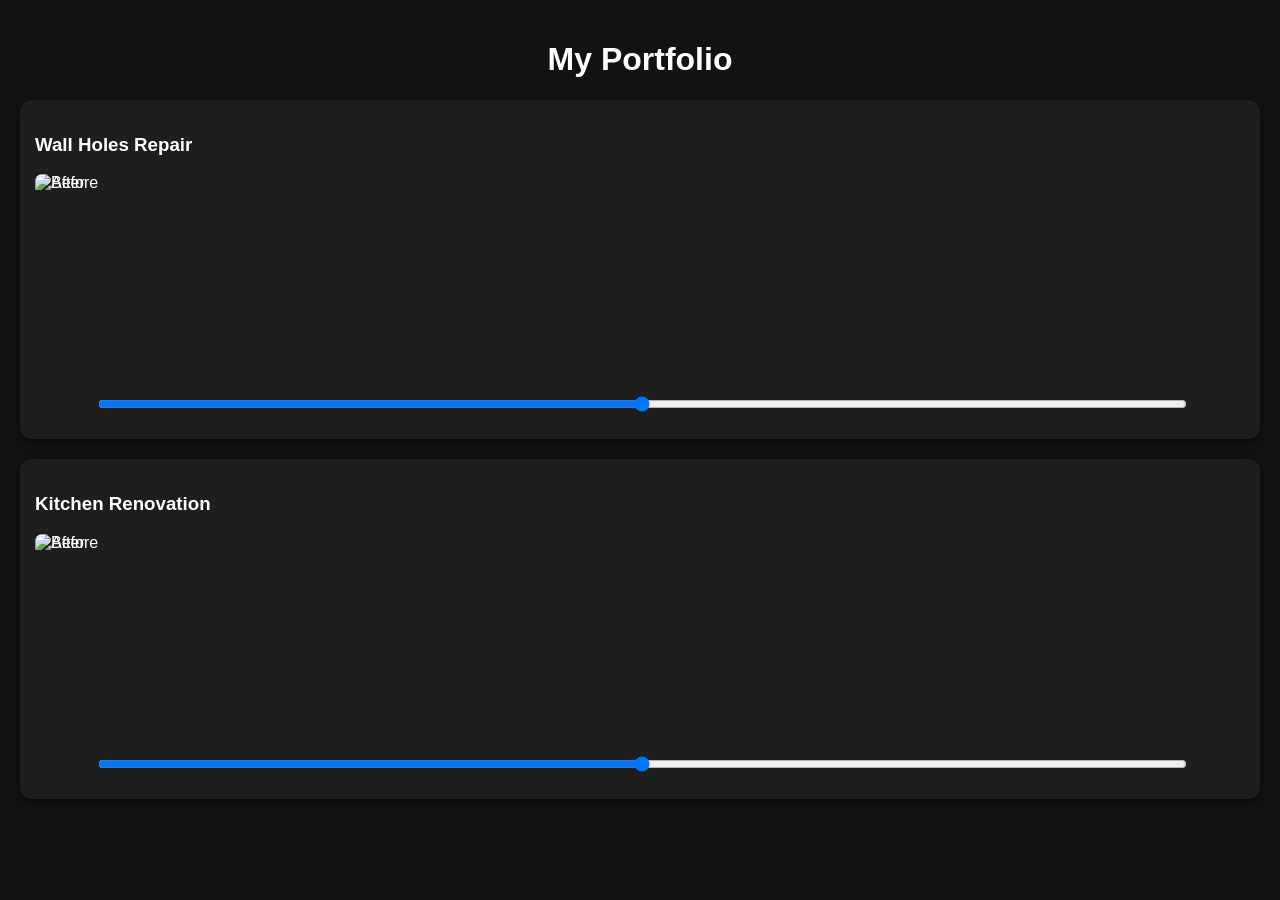
==== index.html @ 24df021c "first!!" ====
<!DOCTYPE html>
<html lang="en">
<head>
    <meta charset="UTF-8">
    <meta name="viewport" content="width=device-width, initial-scale=1.0">
    <title>Portfolio - Before/After</title>
    <link rel="manifest" href="manifest.json">
    <style>
        body { font-family: sans-serif; background: #121212; color: #fff; margin: 0; padding: 20px; }
        h1 { text-align: center; }
        .card { background: #1e1e1e; border-radius: 12px; padding: 15px; margin-bottom: 20px; box-shadow: 0 4px 10px rgba(0,0,0,0.5); }
        .slider-container { position: relative; width: 100%; height: 250px; overflow: hidden; border-radius: 8px; user-select: none; }
        .slider-container img { position: absolute; top: 0; left: 0; width: 100%; height: 100%; object-fit: cover; pointer-events: none; }
        .img-after { width: 50%; z-index: 2; border-right: 3px solid #fff; }
        .range-input { position: absolute; bottom: 10px; left: 5%; width: 90%; z-index: 10; cursor: pointer; }
        
        /* Update Banner Popup */
        #update-banner { display: none; position: fixed; bottom: 20px; left: 50%; transform: translateX(-50%); background: #ff9800; color: #000; padding: 12px 20px; border-radius: 30px; font-weight: bold; box-shadow: 0 5px 15px rgba(0,0,0,0.3); z-index: 1000; cursor: pointer; }
    </style>
</head>
<body>

    <h1>My Portfolio</h1>
    <div id="card-container"></div>

    <div id="update-banner">🔄 New update available! Click to reload.</div>

    <script>
        // --- ADD / EDIT YOUR CARDS CONFIG HERE ---
        const portfolioCards = [
            {
                header: "Wall Holes Repair",
                before: "https://images.unsplash.com/photo-1513694203232-719a280e022f?w=600",
                after: "https://images.unsplash.com/photo-1581092160607-ee22621dd758?w=600"
            },
            {
                header: "Kitchen Renovation",
                before: "https://images.unsplash.com/photo-1503387762-592deb58ef4e?w=600",
                after: "https://images.unsplash.com/photo-1556911220-e15b29be8c8f?w=600"
            }
        ];

        const container = document.getElementById("card-container");

        portfolioCards.forEach(item => {
            container.innerHTML += `
                <div class="card">
                    <h3>${item.header}</h3>
                    <div class="slider-container">
                        <img src="${item.before}" alt="Before">
                        <img src="${item.after}" alt="After" class="img-after">
                        <input type="range" min="0" max="100" value="50" class="range-input">
                    </div>
                </div>
            `;
        });

        // Slider Interaction Logic
        document.querySelectorAll('.slider-container').forEach(slider => {
            const range = slider.querySelector('.range-input');
            const afterImg = slider.querySelector('.img-after');
            range.addEventListener('input', (e) => {
                afterImg.style.width = `${e.target.value}%`;
            });
        });

        // --- SERVICE WORKER REGISTRATION & UPDATE DETECTOR ---
        if ('serviceWorker' in navigator) {
            navigator.serviceWorker.register('./sw.js').then(reg => {
                reg.addEventListener('updatefound', () => {
                    const newWorker = reg.installing;
                    newWorker.addEventListener('statechange', () => {
                        if (newWorker.state === 'installed' && navigator.serviceWorker.controller) {
                            document.getElementById('update-banner').style.display = 'block';
                        }
                    });
                });
            });

            document.getElementById('update-banner').addEventListener('click', () => {
                window.location.reload();
            });
        }
    </script>
</body>
</html>
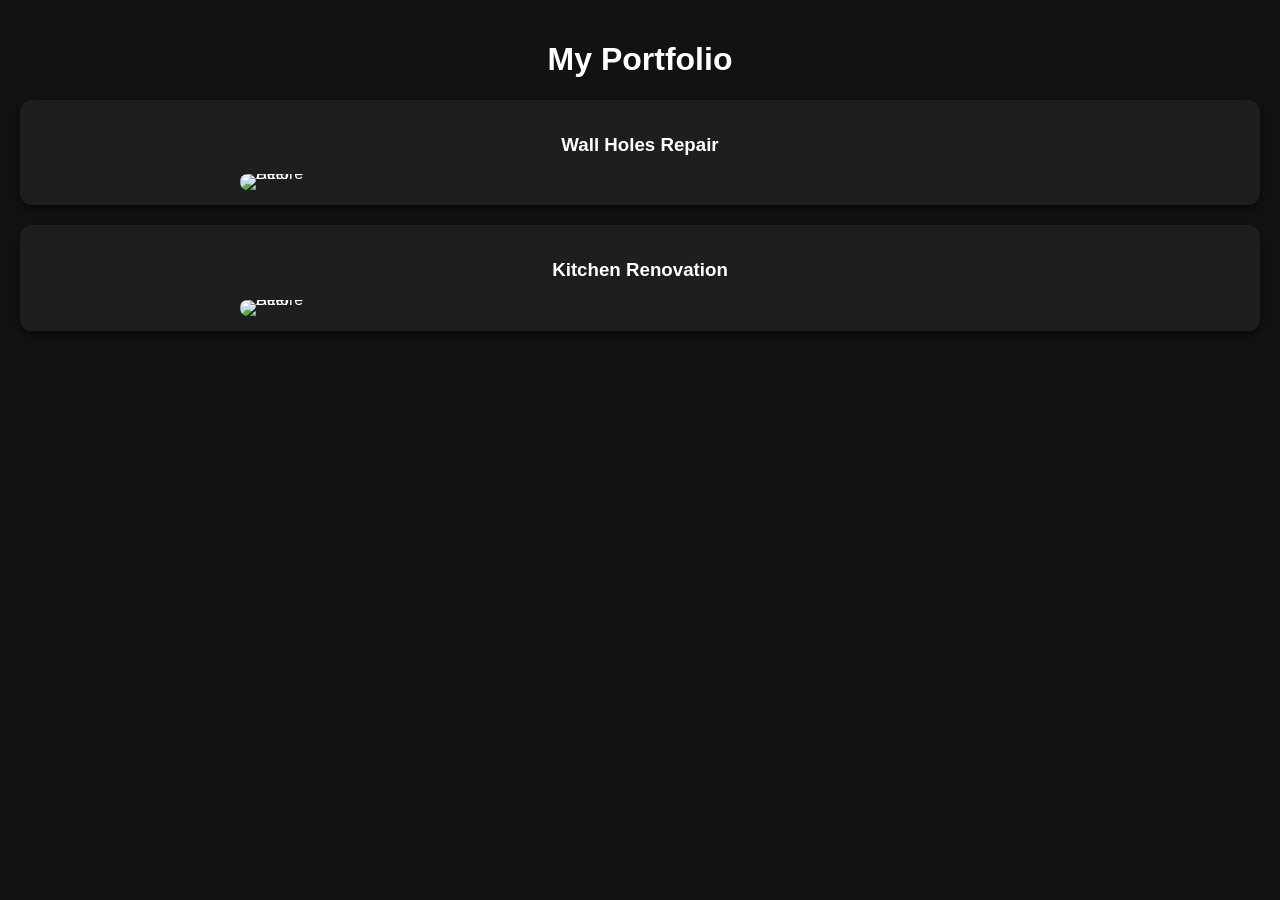
==== commit 1755e7d4: "oki" ====
--- a/index.html
+++ b/index.html
@@ -8,11 +8,12 @@
     <style>
         body { font-family: sans-serif; background: #121212; color: #fff; margin: 0; padding: 20px; }
         h1 { text-align: center; }
-        .card { background: #1e1e1e; border-radius: 12px; padding: 15px; margin-bottom: 20px; box-shadow: 0 4px 10px rgba(0,0,0,0.5); }
-        .slider-container { position: relative; width: 100%; height: 250px; overflow: hidden; border-radius: 8px; user-select: none; }
-        .slider-container img { position: absolute; top: 0; left: 0; width: 100%; height: 100%; object-fit: cover; pointer-events: none; }
-        .img-after { width: 50%; z-index: 2; border-right: 3px solid #fff; }
-        .range-input { position: absolute; bottom: 10px; left: 5%; width: 90%; z-index: 10; cursor: pointer; }
+        .card { background: #1e1e1e; border-radius: 12px; padding: 15px; margin-bottom: 20px; box-shadow: 0 4px 10px rgba(0,0,0,0.5); display: flex; flex-direction: column; align-items: center; }
+        .slider-container { position: relative; width: 100%; max-width: 800px; line-height: 0; border-radius: 8px; overflow: hidden; user-select: none; }
+        .slider-container img { display: block; width: 100%; height: auto; pointer-events: none; }
+        .img-after-wrap { position: absolute; top: 0; left: 0; width: 100%; height: 100%; clip-path: inset(0 50% 0 0); border-right: 3px solid #fff; }
+        .img-after-wrap img { width: 100%; height: 100%; object-fit: contain; }
+        .range-input { position: absolute; bottom: 15px; left: 5%; width: 90%; z-index: 10; cursor: pointer; }
         
         /* Update Banner Popup */
         #update-banner { display: none; position: fixed; bottom: 20px; left: 50%; transform: translateX(-50%); background: #ff9800; color: #000; padding: 12px 20px; border-radius: 30px; font-weight: bold; box-shadow: 0 5px 15px rgba(0,0,0,0.3); z-index: 1000; cursor: pointer; }
@@ -48,19 +49,24 @@
                     <h3>${item.header}</h3>
                     <div class="slider-container">
                         <img src="${item.before}" alt="Before">
-                        <img src="${item.after}" alt="After" class="img-after">
+                        <div class="img-after-wrap">
+                            <img src="${item.after}" alt="After">
+                        </div>
                         <input type="range" min="0" max="100" value="50" class="range-input">
                     </div>
                 </div>
             `;
         });
 
-        // Slider Interaction Logic
+        // Slider Mask Logic (Using clip-path for clean anchoring and no stretching)
         document.querySelectorAll('.slider-container').forEach(slider => {
             const range = slider.querySelector('.range-input');
-            const afterImg = slider.querySelector('.img-after');
+            const afterWrap = slider.querySelector('.img-after-wrap');
+            
             range.addEventListener('input', (e) => {
-                afterImg.style.width = `${e.target.value}%`;
+                const val = e.target.value;
+                // Clips from the right side based on range value
+                afterWrap.style.clipPath = `inset(0 ${100 - val}% 0 0)`;
             });
         });
 
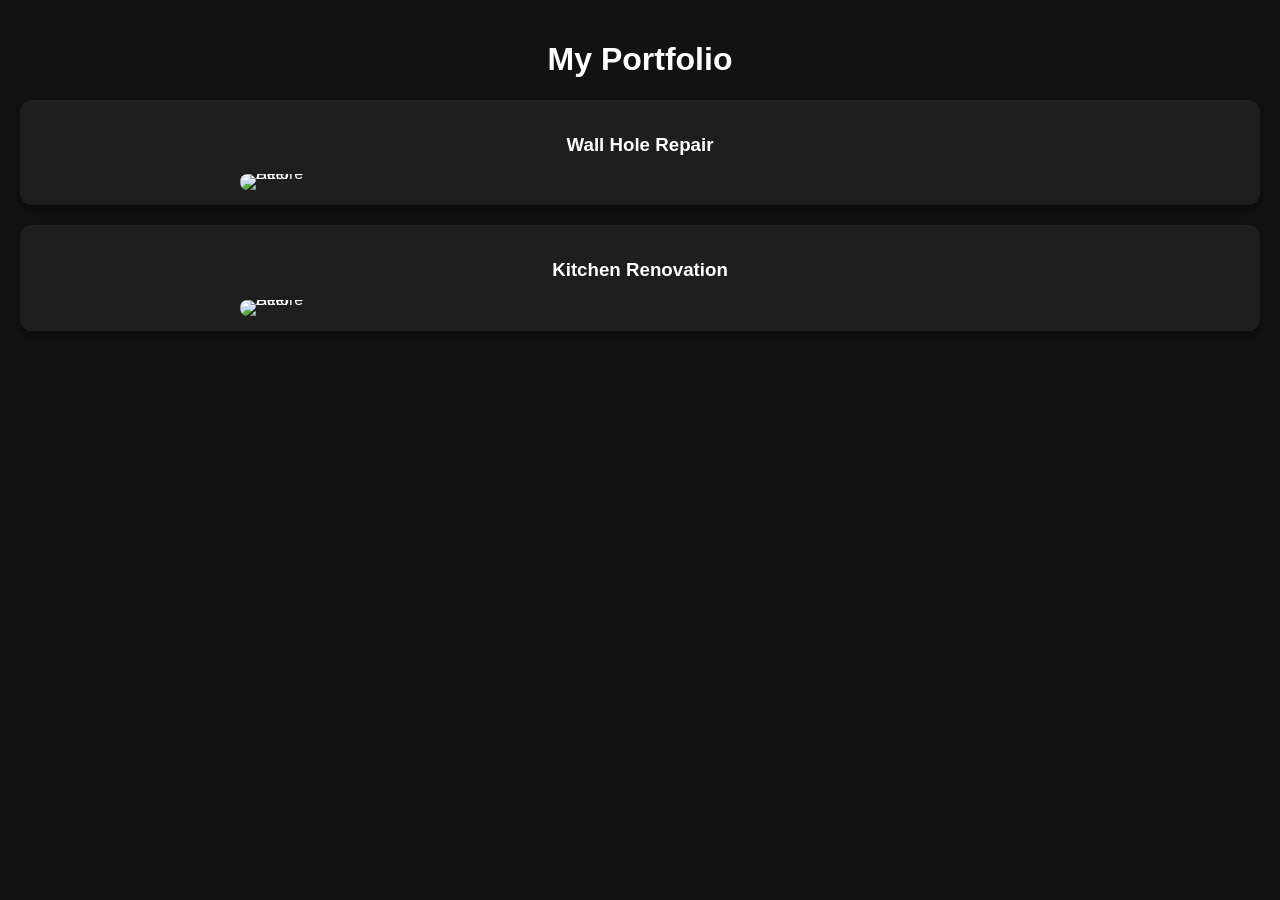
==== commit c9e3b4b4: "Update index.html change" ====
--- a/index.html
+++ b/index.html
@@ -30,7 +30,7 @@
         // --- ADD / EDIT YOUR CARDS CONFIG HERE ---
         const portfolioCards = [
             {
-                header: "Wall Holes Repair",
+                header: "Wall Hole Repair",
                 before: "https://images.unsplash.com/photo-1513694203232-719a280e022f?w=600",
                 after: "https://images.unsplash.com/photo-1581092160607-ee22621dd758?w=600"
             },
@@ -89,4 +89,4 @@
         }
     </script>
 </body>
-</html>+</html>
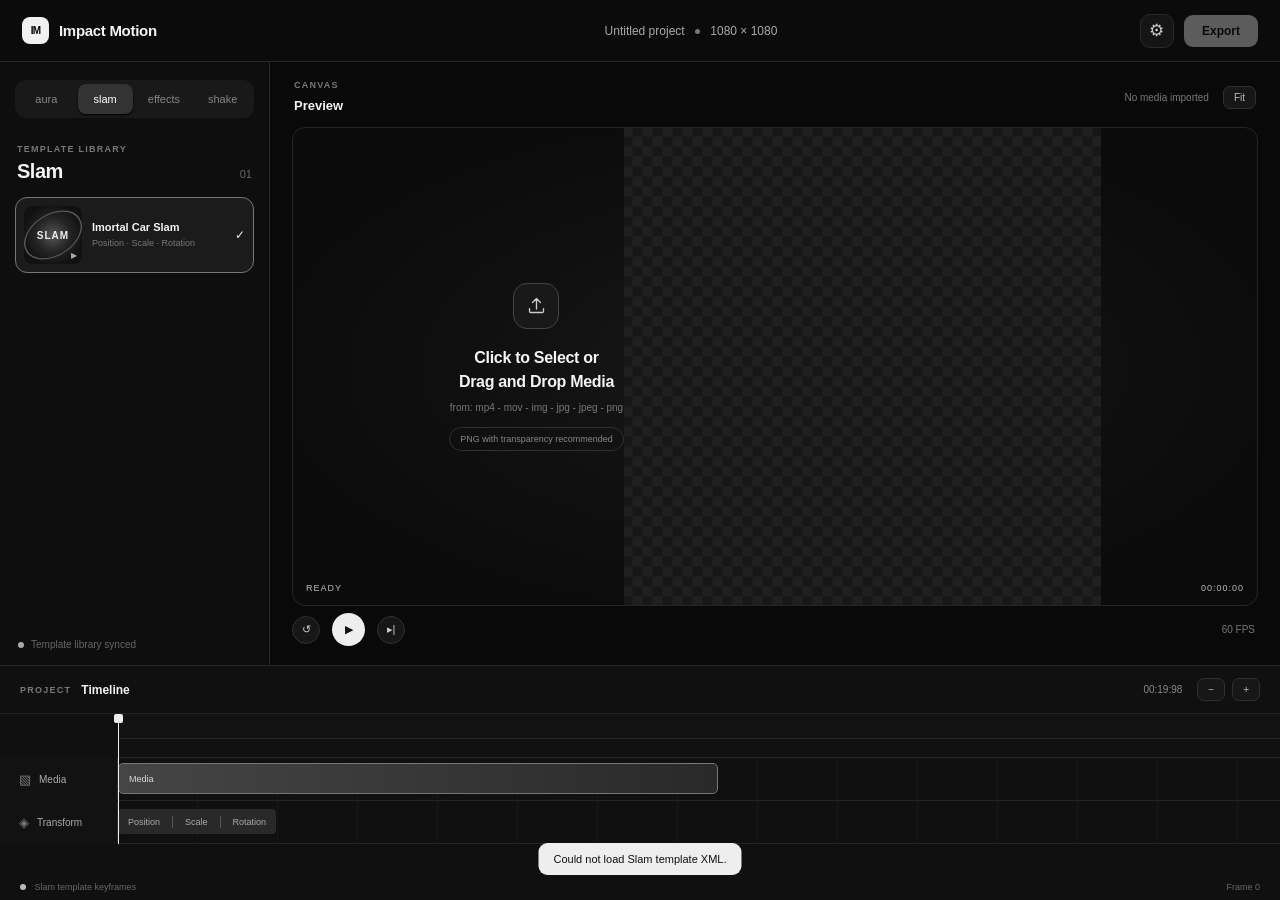
==== commit 9cdc703e: "Add files via upload" ====
--- a/index.html
+++ b/index.html
@@ -1,92 +1,105 @@
-<!DOCTYPE html>
-<html lang="en">
-<head>
-    <meta charset="UTF-8">
-    <meta name="viewport" content="width=device-width, initial-scale=1.0">
-    <title>Portfolio - Before/After</title>
-    <link rel="manifest" href="manifest.json">
-    <style>
-        body { font-family: sans-serif; background: #121212; color: #fff; margin: 0; padding: 20px; }
-        h1 { text-align: center; }
-        .card { background: #1e1e1e; border-radius: 12px; padding: 15px; margin-bottom: 20px; box-shadow: 0 4px 10px rgba(0,0,0,0.5); display: flex; flex-direction: column; align-items: center; }
-        .slider-container { position: relative; width: 100%; max-width: 800px; line-height: 0; border-radius: 8px; overflow: hidden; user-select: none; }
-        .slider-container img { display: block; width: 100%; height: auto; pointer-events: none; }
-        .img-after-wrap { position: absolute; top: 0; left: 0; width: 100%; height: 100%; clip-path: inset(0 50% 0 0); border-right: 3px solid #fff; }
-        .img-after-wrap img { width: 100%; height: 100%; object-fit: contain; }
-        .range-input { position: absolute; bottom: 15px; left: 5%; width: 90%; z-index: 10; cursor: pointer; }
-        
-        /* Update Banner Popup */
-        #update-banner { display: none; position: fixed; bottom: 20px; left: 50%; transform: translateX(-50%); background: #ff9800; color: #000; padding: 12px 20px; border-radius: 30px; font-weight: bold; box-shadow: 0 5px 15px rgba(0,0,0,0.3); z-index: 1000; cursor: pointer; }
-    </style>
-</head>
-<body>
-
-    <h1>My Portfolio</h1>
-    <div id="card-container"></div>
-
-    <div id="update-banner">🔄 New update available! Click to reload.</div>
-
-    <script>
-        // --- ADD / EDIT YOUR CARDS CONFIG HERE ---
-        const portfolioCards = [
-            {
-                header: "Wall Hole Repair",
-                before: "https://images.unsplash.com/photo-1513694203232-719a280e022f?w=600",
-                after: "https://images.unsplash.com/photo-1581092160607-ee22621dd758?w=600"
-            },
-            {
-                header: "Kitchen Renovation",
-                before: "https://images.unsplash.com/photo-1503387762-592deb58ef4e?w=600",
-                after: "https://images.unsplash.com/photo-1556911220-e15b29be8c8f?w=600"
-            }
-        ];
-
-        const container = document.getElementById("card-container");
-
-        portfolioCards.forEach(item => {
-            container.innerHTML += `
-                <div class="card">
-                    <h3>${item.header}</h3>
-                    <div class="slider-container">
-                        <img src="${item.before}" alt="Before">
-                        <div class="img-after-wrap">
-                            <img src="${item.after}" alt="After">
-                        </div>
-                        <input type="range" min="0" max="100" value="50" class="range-input">
-                    </div>
-                </div>
-            `;
-        });
-
-        // Slider Mask Logic (Using clip-path for clean anchoring and no stretching)
-        document.querySelectorAll('.slider-container').forEach(slider => {
-            const range = slider.querySelector('.range-input');
-            const afterWrap = slider.querySelector('.img-after-wrap');
-            
-            range.addEventListener('input', (e) => {
-                const val = e.target.value;
-                // Clips from the right side based on range value
-                afterWrap.style.clipPath = `inset(0 ${100 - val}% 0 0)`;
-            });
-        });
-
-        // --- SERVICE WORKER REGISTRATION & UPDATE DETECTOR ---
-        if ('serviceWorker' in navigator) {
-            navigator.serviceWorker.register('./sw.js').then(reg => {
-                reg.addEventListener('updatefound', () => {
-                    const newWorker = reg.installing;
-                    newWorker.addEventListener('statechange', () => {
-                        if (newWorker.state === 'installed' && navigator.serviceWorker.controller) {
-                            document.getElementById('update-banner').style.display = 'block';
-                        }
-                    });
-                });
-            });
-
-            document.getElementById('update-banner').addEventListener('click', () => {
-                window.location.reload();
-            });
-        }
-    </script>
-</body>
-</html>
+<!doctype html>
+<html lang="en">
+<head>
+<meta charset="utf-8">
+<meta name="viewport" content="width=device-width,initial-scale=1">
+<title>Impact Motion</title>
+<link rel="stylesheet" href="styles.css">
+</head>
+<body>
+<div class="app-shell">
+  <header class="topbar">
+    <div class="brand"><span class="brand-mark">IM</span><span>Impact Motion</span></div>
+    <div class="project-name">Untitled project <span class="dot"></span> 1080 × 1080</div>
+    <div class="top-actions">
+      <button class="icon-btn" id="settingsBtn" title="Settings" aria-label="Settings">⚙</button>
+      <button class="export-btn" id="exportBtn" disabled>Export</button>
+    </div>
+  </header>
+
+  <main class="workspace">
+    <aside class="sidebar">
+      <div class="side-tabs" role="tablist" aria-label="Template categories">
+        <button class="side-tab" data-tab="aura">Aura</button>
+        <button class="side-tab active" data-tab="slam">Slam</button>
+        <button class="side-tab" data-tab="effects">Effects</button>
+        <button class="side-tab" data-tab="shake">Shake</button>
+      </div>
+      <div class="library-heading">
+        <div><span class="eyebrow">TEMPLATE LIBRARY</span><h2 id="libraryTitle">Slam</h2></div>
+        <span class="count">01</span>
+      </div>
+      <div class="template-list" id="templateList">
+        <button class="template-card selected" id="slamTemplate">
+          <div class="template-thumb"><span class="thumb-orbit"></span><span class="thumb-car">SLAM</span><span class="play-mini">▶</span></div>
+          <div class="template-meta"><strong>Imortal Car Slam</strong><span>Position · Scale · Rotation</span></div>
+          <span class="selected-check">✓</span>
+        </button>
+      </div>
+      <div class="sidebar-foot"><span class="status-dot"></span> Template library synced</div>
+    </aside>
+
+    <section class="editor">
+      <div class="preview-toolbar">
+        <div><span class="eyebrow">CANVAS</span><strong>Preview</strong></div>
+        <div class="preview-tools"><span id="mediaInfo">No media imported</span><button id="fitBtn" class="small-tool">Fit</button></div>
+      </div>
+      <div class="preview-stage" id="dropZone">
+        <div class="empty-state" id="emptyState">
+          <div class="upload-symbol"><svg viewBox="0 0 24 24" aria-hidden="true"><path d="M12 16V4m0 0L7.5 8.5M12 4l4.5 4.5M4 15.5v3A1.5 1.5 0 0 0 5.5 20h13a1.5 1.5 0 0 0 1.5-1.5v-3"/></svg></div>
+          <h2>Click to Select or<br>Drag and Drop Media</h2>
+          <p>from: mp4 - mov - img - jpg - jpeg - png</p>
+          <span class="preferred">PNG with transparency recommended</span>
+        </div>
+        <canvas id="previewCanvas" width="1080" height="1080" hidden></canvas>
+        <div class="drop-overlay" id="dropOverlay"><div class="drop-message">Drop to Import Media</div></div>
+        <input id="mediaInput" type="file" accept="video/mp4,video/quicktime,image/*,.mov,.mp4" hidden>
+        <div class="preview-hud" id="previewHud" hidden><span id="playState">READY</span><span id="timeReadout">00:00:00</span></div>
+      </div>
+      <div class="preview-controls">
+        <button class="round-control" id="restartBtn" title="Restart">↺</button>
+        <button class="play-control" id="playBtn" title="Play" disabled>▶</button>
+        <button class="round-control" id="stepBtn" title="Next frame" disabled>▸|</button>
+        <span class="control-spacer"></span>
+        <span class="fps-label" id="fpsLabel">60 FPS</span>
+      </div>
+    </section>
+  </main>
+
+  <section class="timeline-panel">
+    <div class="timeline-header">
+      <div class="timeline-title"><span class="eyebrow">PROJECT</span><strong>Timeline</strong></div>
+      <div class="timeline-actions"><span class="duration-label" id="durationLabel">00:19:98</span><button class="small-tool" id="zoomOut">−</button><button class="small-tool" id="zoomIn">+</button></div>
+    </div>
+    <div class="timeline-scroll" id="timelineScroll">
+      <div class="timeline-inner" id="timelineInner">
+        <div class="ruler-ms" id="rulerMs"></div>
+        <div class="ruler-frames" id="rulerFrames"></div>
+        <div class="track-row">
+          <div class="track-label"><span class="track-icon">▧</span><span>Media</span></div>
+          <div class="track-lane" id="mediaLane"><div class="track-placeholder">Import media to begin</div><div class="clip-block" id="clipBlock" hidden><span id="clipName">Media</span></div></div>
+        </div>
+        <div class="track-row">
+          <div class="track-label"><span class="track-icon">◈</span><span>Transform</span></div>
+          <div class="track-lane transform-lane"><div class="effect-strip">Position <i></i> Scale <i></i> Rotation</div></div>
+        </div>
+        <div class="playhead" id="playhead"><div class="playhead-cap"></div></div>
+      </div>
+    </div>
+    <div class="timeline-footer"><span><span class="legend-dot"></span> Slam template keyframes</span><span id="frameReadout">Frame 0</span></div>
+  </section>
+</div>
+
+<div class="modal-backdrop" id="settingsModal" hidden>
+  <section class="settings-modal" role="dialog" aria-modal="true" aria-labelledby="settingsTitle">
+    <div class="modal-head"><div><span class="eyebrow">PROJECT CONFIGURATION</span><h2 id="settingsTitle">Settings</h2></div><button class="icon-btn close-btn" id="closeSettings" aria-label="Close">×</button></div>
+    <label class="setting-label" for="fpsInput">Project frame rate</label>
+    <div class="fps-input-row"><input id="fpsInput" type="number" min="30" max="240" step="1" value="60"><span>FPS</span></div>
+    <p class="setting-hint">Enter a value from 30 to 240 frames per second.</p>
+    <div class="modal-actions"><button class="cancel-btn" id="cancelSettings">Cancel</button><button class="save-btn" id="saveSettings">Save settings</button></div>
+  </section>
+</div>
+<div class="toast" id="toast" role="status"></div>
+<script src="app.js"></script>
+</body>
+</html>
--- a/styles.css
+++ b/styles.css
@@ -0,0 +1,24 @@
+*{box-sizing:border-box} :root{color-scheme:dark;--bg:#080808;--panel:#111;--panel2:#171717;--line:#292929;--muted:#858585;--text:#f4f4f4;--soft:#c8c8c8;--accent:#fff}
+html,body{margin:0;min-height:100%;background:var(--bg);color:var(--text);font-family:-apple-system,BlinkMacSystemFont,"SF Pro Display","Segoe UI",sans-serif}
+button,input{font:inherit}button{color:inherit;cursor:pointer}.app-shell{height:100vh;min-height:650px;display:flex;flex-direction:column;overflow:hidden}
+.topbar{height:62px;flex-shrink:0;border-bottom:1px solid var(--line);display:flex;align-items:center;padding:0 22px;gap:24px;background:#0b0b0b}
+.brand{display:flex;align-items:center;gap:10px;font-size:15px;font-weight:700;letter-spacing:-.3px;min-width:220px}.brand-mark{width:27px;height:27px;border-radius:8px;background:#f1f1f1;color:#080808;display:grid;place-items:center;font-size:10px;font-weight:900;letter-spacing:-.8px}
+.project-name{margin:auto;color:#aaa;font-size:12px}.dot{display:inline-block;width:5px;height:5px;background:#777;border-radius:50%;margin:0 7px 1px}
+.top-actions{display:flex;gap:10px;align-items:center}.icon-btn{width:34px;height:34px;border:1px solid var(--line);background:#151515;border-radius:10px;color:#ccc;font-size:17px}.export-btn{border:0;background:#f2f2f2;color:#080808;border-radius:9px;padding:9px 18px;font-size:12px;font-weight:700}.export-btn:disabled{opacity:.35;cursor:not-allowed}
+.workspace{flex:1;min-height:0;display:grid;grid-template-columns:270px minmax(0,1fr);gap:0}
+.sidebar{background:#0e0e0e;border-right:1px solid var(--line);display:flex;flex-direction:column;min-height:0;padding:18px 15px 12px}
+.side-tabs{display:grid;grid-template-columns:repeat(4,1fr);gap:4px;background:#191919;padding:4px;border-radius:11px}
+.side-tab{border:0;background:transparent;border-radius:8px;color:#858585;font-size:11px;padding:9px 2px;text-transform:lowercase}.side-tab.active{background:#333;color:#fff;box-shadow:0 1px 2px #000}
+.library-heading{display:flex;align-items:end;justify-content:space-between;margin:26px 2px 14px}.eyebrow{display:block;color:#777;font-size:9px;font-weight:700;letter-spacing:1.25px;margin-bottom:6px}.library-heading h2,.modal-head h2{font-size:20px;margin:0;letter-spacing:-.5px}.count{font-size:11px;color:#666;padding-bottom:3px}
+.template-list{overflow:auto}.template-card{position:relative;width:100%;text-align:left;background:#151515;border:1px solid #292929;border-radius:12px;padding:8px;display:flex;align-items:center;gap:10px}.template-card.selected{border-color:#777;background:#1b1b1b}.template-thumb{height:58px;width:58px;flex-shrink:0;border-radius:8px;background:radial-gradient(circle at 50% 50%,#555 0,#242424 42%,#111 75%);position:relative;overflow:hidden;display:grid;place-items:center}.thumb-orbit{position:absolute;width:42px;height:42px;border:1px solid #888;border-radius:50%;transform:rotate(-32deg) scaleX(1.5);opacity:.6}.thumb-car{font-size:10px;font-weight:900;letter-spacing:1px;z-index:1;color:#eee}.play-mini{position:absolute;right:5px;bottom:4px;font-size:8px;color:#aaa}.template-meta{display:flex;flex-direction:column;gap:5px;min-width:0}.template-meta strong{font-size:11px;font-weight:650}.template-meta span{font-size:9px;color:#777;line-height:1.3}.selected-check{margin-left:auto;font-size:12px;color:#eee}.sidebar-foot{margin-top:auto;padding:14px 3px 3px;color:#666;font-size:10px;display:flex;align-items:center;gap:7px}.status-dot{width:6px;height:6px;background:#aaa;border-radius:50%}
+.editor{display:flex;flex-direction:column;min-width:0;min-height:0;background:#090909;padding:18px 22px 12px}.preview-toolbar{display:flex;align-items:center;justify-content:space-between;flex-shrink:0;padding:0 2px 13px}.preview-toolbar strong{font-size:13px}.preview-tools{display:flex;align-items:center;gap:14px;color:#777;font-size:10px}.small-tool{background:#171717;border:1px solid #303030;color:#bbb;border-radius:7px;padding:5px 10px;font-size:10px}
+.preview-stage{position:relative;flex:1;min-height:180px;border:1px solid #252525;border-radius:13px;background:radial-gradient(ellipse at center,#191919 0,#101010 42%,#0b0b0b 78%);display:flex;align-items:center;justify-content:center;overflow:hidden;cursor:pointer}
+.empty-state{text-align:center;pointer-events:none;display:flex;align-items:center;flex-direction:column}.upload-symbol{width:46px;height:46px;border:1px solid #454545;border-radius:14px;display:grid;place-items:center;margin-bottom:17px;background:#191919}.upload-symbol svg{width:21px;height:21px;fill:none;stroke:#ccc;stroke-width:1.5;stroke-linecap:round;stroke-linejoin:round}.empty-state h2{font-size:16px;line-height:1.5;letter-spacing:-.3px;margin:0 0 8px;font-weight:600}.empty-state p{color:#777;font-size:10px;margin:0}.preferred{margin-top:14px;border:1px solid #303030;border-radius:30px;padding:6px 10px;color:#888;font-size:9px}
+#previewCanvas{height:100%;width:auto;max-width:100%;object-fit:contain;display:block;background:repeating-conic-gradient(#171717 0% 25%,#202020 0% 50%) 50%/20px 20px}
+.drop-overlay{position:absolute;inset:0;display:none;align-items:center;justify-content:center;backdrop-filter:blur(13px);background:#0009;z-index:5}.preview-stage.dragging .drop-overlay{display:flex}.drop-message{font-size:19px;font-weight:650;letter-spacing:-.4px;padding:18px 25px;border:1px solid #777;border-radius:13px;background:#181818dd}
+.preview-hud{position:absolute;bottom:12px;left:13px;right:13px;display:flex;justify-content:space-between;color:#bbb;font-size:9px;letter-spacing:1px;pointer-events:none}.preview-controls{height:47px;display:flex;align-items:center;justify-content:center;gap:12px;flex-shrink:0}.round-control,.play-control{border:1px solid #303030;background:#171717;color:#ccc;border-radius:50%;width:28px;height:28px;font-size:11px}.play-control{background:#eee;color:#111;border:0;width:33px;height:33px}.control-spacer{flex:1}.fps-label{font-size:10px;color:#777;margin-right:3px}
+.timeline-panel{height:235px;flex-shrink:0;background:#101010;border-top:1px solid var(--line);display:flex;flex-direction:column}.timeline-header{height:48px;display:flex;align-items:center;justify-content:space-between;padding:0 20px;border-bottom:1px solid #222}.timeline-title{display:flex;align-items:center;gap:10px}.timeline-title .eyebrow{margin:0}.timeline-title strong{font-size:12px}.timeline-actions{display:flex;align-items:center;gap:7px}.duration-label{font-size:10px;color:#888;margin-right:8px;font-variant-numeric:tabular-nums}
+.timeline-scroll{flex:1;overflow:auto;position:relative}.timeline-inner{position:relative;min-width:900px;padding-left:118px}.ruler-ms,.ruler-frames{height:24px;border-bottom:1px solid #262626;position:relative;background:#131313}.ruler-ms{height:25px}.ruler-ms .tick,.ruler-frames .tick{position:absolute;top:0;height:100%;border-left:1px solid #454545;padding:4px 0 0 5px;color:#777;font-size:9px;white-space:nowrap}.ruler-frames{height:19px;background:#111}.ruler-frames .tick{border-color:#303030;padding-top:3px;color:#555;font-size:8px}
+.track-row{height:43px;border-bottom:1px solid #242424;display:flex;position:relative}.track-label{position:absolute;right:calc(100% + 0px);top:0;left:-118px;width:118px;height:100%;display:flex;align-items:center;gap:8px;padding-left:19px;background:#121212;border-right:1px solid #292929;color:#aaa;font-size:10px}.track-icon{font-size:13px;color:#777}.track-lane{height:100%;position:relative;min-width:100%;background:repeating-linear-gradient(90deg,transparent 0,transparent 79px,#1d1d1d 80px)}.track-placeholder{position:absolute;left:12px;top:15px;color:#505050;font-size:9px}.clip-block{position:absolute;left:0;top:5px;height:31px;width:600px;border-radius:5px;border:1px solid #777;background:linear-gradient(90deg,#454545,#292929);display:flex;align-items:center;padding:0 10px;color:#ddd;font-size:9px;overflow:hidden;white-space:nowrap}.effect-strip{position:absolute;left:0;top:8px;height:25px;display:flex;align-items:center;gap:12px;padding:0 10px;border-radius:4px;background:#292929;color:#aaa;font-size:9px;white-space:nowrap}.effect-strip i{height:12px;border-left:1px solid #555}.playhead{position:absolute;left:118px;top:0;bottom:0;width:1px;background:#eee;z-index:3;pointer-events:none}.playhead-cap{position:absolute;top:0;left:-4px;width:9px;height:9px;background:#eee;border-radius:2px}.timeline-footer{height:27px;display:flex;align-items:center;justify-content:space-between;padding:0 20px;color:#666;font-size:9px}.legend-dot{display:inline-block;width:6px;height:6px;border-radius:50%;background:#bbb;margin-right:6px}
+.modal-backdrop{position:fixed;inset:0;background:#000b;backdrop-filter:blur(8px);display:grid;place-items:center;z-index:20}.modal-backdrop[hidden]{display:none}.settings-modal{width:min(390px,calc(100vw - 32px));background:#171717;border:1px solid #383838;border-radius:17px;padding:21px;box-shadow:0 20px 80px #000}.modal-head{display:flex;justify-content:space-between;align-items:start;margin-bottom:25px}.modal-head h2{font-size:22px}.close-btn{font-size:20px}.setting-label{font-size:12px;color:#ddd;display:block;margin-bottom:9px}.fps-input-row{display:flex;align-items:center;gap:10px;background:#0d0d0d;border:1px solid #383838;border-radius:9px;padding:0 12px}.fps-input-row input{width:100%;background:transparent;border:0;outline:0;color:#fff;padding:12px 0;font-size:15px}.fps-input-row span{font-size:10px;color:#777}.setting-hint{font-size:10px;color:#777;margin:8px 0 24px}.modal-actions{display:flex;justify-content:flex-end;gap:8px}.cancel-btn,.save-btn{padding:9px 13px;border-radius:8px;font-size:11px;border:1px solid #3a3a3a;background:#222;color:#ccc}.save-btn{background:#f2f2f2;color:#111;border-color:#f2f2f2;font-weight:700}.toast{position:fixed;bottom:25px;left:50%;transform:translate(-50%,20px);opacity:0;pointer-events:none;background:#eee;color:#111;border-radius:9px;padding:10px 15px;font-size:11px;z-index:30;transition:.2s}.toast.show{opacity:1;transform:translate(-50%,0)}
+@media(max-width:760px){.app-shell{min-height:600px}.topbar{padding:0 12px;height:54px}.brand{min-width:0;font-size:13px}.project-name{display:none}.top-actions{margin-left:auto}.workspace{grid-template-columns:1fr;grid-template-rows:auto minmax(280px,1fr)}.sidebar{border-right:0;border-bottom:1px solid var(--line);padding:10px 12px}.side-tabs{max-width:420px}.library-heading{margin:12px 2px 8px}.library-heading h2{font-size:16px}.template-list{max-height:94px}.template-card{max-width:320px}.template-thumb{height:44px;width:44px}.sidebar-foot{display:none}.editor{padding:12px}.timeline-panel{height:205px}.timeline-header{padding:0 12px}.timeline-footer{padding:0 12px}}
